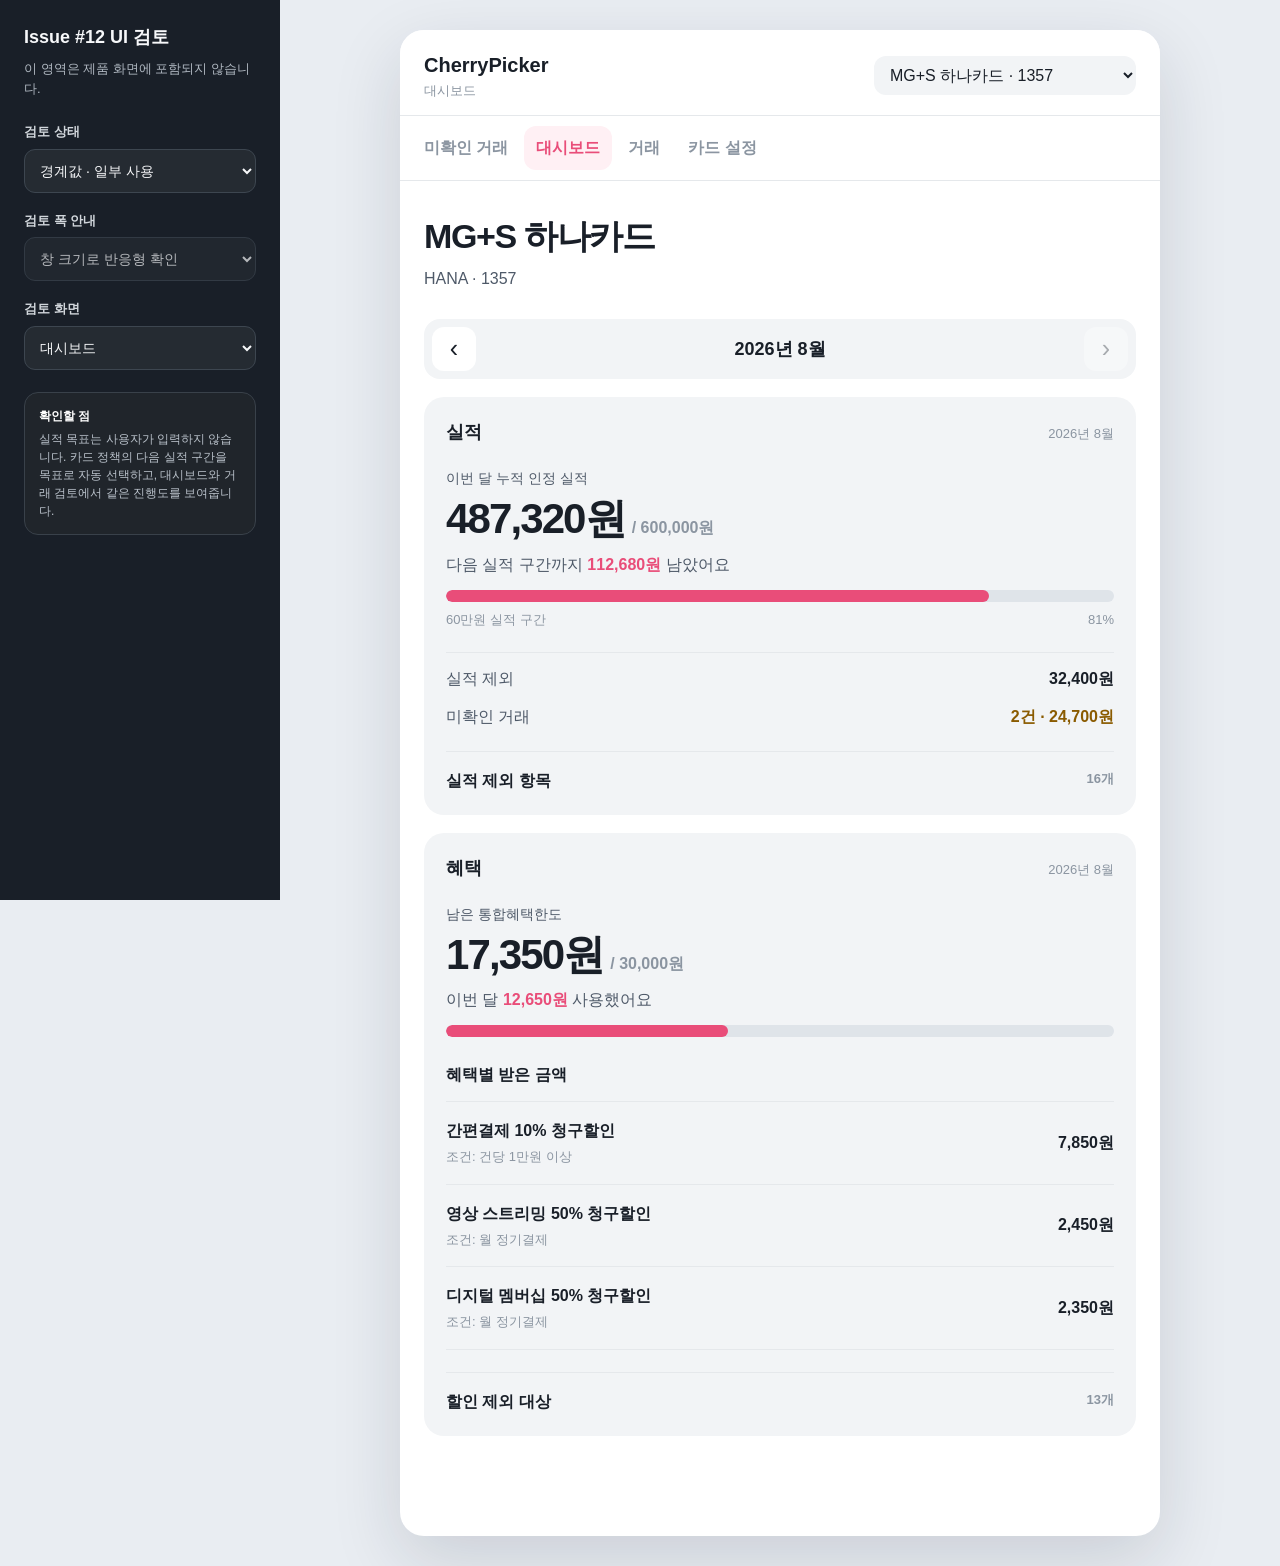
==== Prototypes/Issue12/index.html @ 6340b5c8 "feat: add MG+S Hana card integration" ====
<!doctype html>
<html lang="ko">
<head>
  <meta charset="utf-8">
  <meta name="viewport" content="width=device-width, initial-scale=1">
  <title>Issue 12 · 전월 실적 기반 혜택한도 프로토타입</title>
  <style>
    :root {
      color-scheme: light dark;
      --bg: light-dark(#e9edf2, #0c0e10);
      --surface: light-dark(#ffffff, #171a1d);
      --soft: light-dark(#f2f4f6, #202428);
      --soft-strong: light-dark(#e9edf1, #292e34);
      --text: light-dark(#191f28, #f2f4f6);
      --subtle: light-dark(#4e5968, #b0b8c1);
      --muted: light-dark(#8b95a1, #8b95a1);
      --line: light-dark(#e5e8eb, #2d3339);
      --accent: light-dark(#e94d79, #ff7895);
      --accent-soft: light-dark(#fff0f4, #3a2028);
      --track: light-dark(#dfe4e9, #333a43);
      --warning: light-dark(#8a5b00, #f1c36d);
      --positive: light-dark(#16825d, #67d6ae);
      --shadow: 0 24px 70px rgb(20 31 47 / 14%);
    }

    * { box-sizing: border-box; }
    html { background: var(--bg); }
    body {
      margin: 0;
      color: var(--text);
      background: var(--bg);
      font-family: -apple-system, BlinkMacSystemFont, "Segoe UI", sans-serif;
      font-size: 16px;
      line-height: 1.5;
    }
    button, input, select { font: inherit; color: inherit; }
    button { cursor: pointer; touch-action: manipulation; }
    [hidden] { display: none !important; }

    .prototype-layout {
      display: grid;
      grid-template-columns: 280px minmax(0, 1fr);
      min-height: 100vh;
    }
    .review-tools {
      position: sticky;
      top: 0;
      align-self: start;
      height: 100vh;
      padding: 24px;
      overflow: auto;
      color: #f7f8fa;
      background: #191f28;
    }
    .review-tools h1 { margin: 0; font-size: 18px; }
    .review-tools > p { margin: 8px 0 24px; color: #b0b8c1; font-size: 13px; }
    .review-field { display: grid; gap: 7px; margin-top: 18px; }
    .review-field label { color: #d1d6db; font-size: 13px; font-weight: 700; }
    .review-field select {
      width: 100%;
      min-height: 44px;
      padding: 9px 11px;
      border: 1px solid #3d4650;
      border-radius: 11px;
      color: #f7f8fa;
      background: #252b32;
      font-size: 14px;
    }
    .review-note {
      margin: 22px 0 0;
      padding: 14px;
      border: 1px solid #39414a;
      border-radius: 14px;
      color: #b9c1ca;
      background: #20252b;
      font-size: 12px;
    }
    .review-note strong { display: block; margin-bottom: 5px; color: #fff; }
    .preview-stage { padding: 30px; }
    .product-shell {
      width: min(100%, 760px);
      min-height: calc(100vh - 60px);
      margin: 0 auto;
      overflow: hidden;
      border-radius: 24px;
      background: var(--surface);
      box-shadow: var(--shadow);
    }

    .product-header {
      display: flex;
      gap: 16px;
      align-items: center;
      justify-content: space-between;
      padding: 20px 24px 14px;
      border-bottom: 1px solid var(--line);
      background: var(--surface);
    }
    .brand { display: grid; gap: 1px; }
    .brand strong { font-size: 20px; }
    .brand span { color: var(--muted); font-size: 13px; }
    .card-select {
      min-width: 220px;
      max-width: 58%;
      padding: 10px 34px 10px 12px;
      border: 0;
      border-radius: 12px;
      background: var(--soft);
    }
    .product-nav {
      display: flex;
      gap: 4px;
      overflow-x: auto;
      padding: 10px 12px;
      border-bottom: 1px solid var(--line);
      scrollbar-width: none;
    }
    .product-nav button {
      flex: 0 0 auto;
      padding: 10px 12px;
      border: 0;
      border-radius: 12px;
      color: var(--muted);
      background: transparent;
      font-weight: 650;
    }
    .product-nav button[aria-current="page"] { color: var(--accent); background: var(--accent-soft); }
    .product-main { padding: 34px 24px 100px; }
    .heading { margin-bottom: 28px; }
    .heading h2 { margin: 0; font-size: clamp(26px, 6vw, 34px); line-height: 1.25; letter-spacing: -.04em; }
    .heading p { margin: 10px 0 0; color: var(--subtle); }
    .month-control {
      display: grid;
      grid-template-columns: 44px minmax(0, 1fr) 44px;
      gap: 10px;
      align-items: center;
      margin-bottom: 18px;
      padding: 8px;
      border-radius: 16px;
      background: var(--soft);
    }
    .month-control button {
      min-height: 44px;
      border: 0;
      border-radius: 12px;
      background: var(--surface);
      font-size: 25px;
    }
    .month-control button:disabled { cursor: default; opacity: .34; }
    .month-control strong { text-align: center; font-size: 18px; }

    .panel { padding: 22px; border-radius: 20px; background: var(--soft); }
    .panel + .panel { margin-top: 18px; }
    .panel-head {
      display: flex;
      align-items: baseline;
      justify-content: space-between;
      gap: 16px;
      margin-bottom: 22px;
    }
    .panel-head h3 { margin: 0; font-size: 18px; }
    .panel-head span { color: var(--muted); font-size: 13px; }
    .hero-label { margin: 0 0 6px; color: var(--subtle); font-size: 14px; }
    .hero-value { display: flex; align-items: baseline; flex-wrap: wrap; gap: 7px; }
    .hero-value strong {
      font-size: clamp(30px, 8vw, 42px);
      line-height: 1.15;
      letter-spacing: -.045em;
      font-variant-numeric: tabular-nums;
    }
    .hero-value span { color: var(--muted); font-weight: 650; }
    .supporting { margin: 9px 0 0; color: var(--subtle); }
    .supporting strong { color: var(--accent); }
    .performance-goal-copy { margin-top: 10px; }
    .performance-goal-copy strong { color: var(--accent); }
    .goal-meta {
      display: flex;
      justify-content: space-between;
      gap: 14px;
      margin-top: 8px;
      color: var(--muted);
      font-size: 13px;
    }
    .goal-meta span:last-child { font-variant-numeric: tabular-nums; white-space: nowrap; }
    .breakdown { margin: 22px 0 0; padding: 0; border-top: 1px solid var(--line); }
    .breakdown > div { display: flex; justify-content: space-between; gap: 16px; padding-top: 14px; }
    .breakdown dt { color: var(--subtle); }
    .breakdown dd { margin: 0; font-weight: 700; text-align: right; font-variant-numeric: tabular-nums; }
    .unconfirmed { color: var(--warning); }

    .progress {
      height: 12px;
      margin-top: 13px;
      overflow: hidden;
      border-radius: 999px;
      background: var(--track);
    }
    .progress span {
      display: block;
      height: 100%;
      width: 0;
      border-radius: inherit;
      background: var(--accent);
      transition: width .18s ease;
    }
    .no-limit-message {
      margin-top: 16px;
      padding: 14px;
      border-radius: 14px;
      color: var(--subtle);
      background: var(--surface);
      font-size: 14px;
    }

    .benefit-summary { margin-top: 26px; }
    .benefit-summary h4 { margin: 0; font-size: 16px; }
    .benefit-list { margin-top: 14px; border-top: 1px solid var(--line); }
    .benefit-row {
      display: grid;
      grid-template-columns: minmax(0, 1fr) auto;
      gap: 18px;
      padding: 17px 0;
      border-bottom: 1px solid var(--line);
    }
    .benefit-row-main { min-width: 0; }
    .benefit-row strong { font-size: 16px; }
    .benefit-row p { margin: 4px 0 0; color: var(--muted); font-size: 13px; }
    .benefit-amount { align-self: center; font-weight: 750; font-variant-numeric: tabular-nums; white-space: nowrap; }
    .individual-benefit + .individual-benefit { margin-top: 24px; padding-top: 24px; border-top: 1px solid var(--line); }
    .metric-label { display: flex; justify-content: space-between; gap: 16px; }
    .metric-label strong:last-child { font-variant-numeric: tabular-nums; }
    .individual-benefit p { margin: 8px 0 0; color: var(--muted); font-size: 13px; }

    .detail-back {
      padding: 0;
      border: 0;
      color: var(--subtle);
      background: transparent;
      font-weight: 700;
    }
    .facts {
      margin-top: 22px;
      padding: 22px;
      border-radius: 20px;
      background: var(--soft);
    }
    .facts-card { color: var(--subtle); font-size: 14px; }
    .facts-amount { margin-top: 8px; font-size: 34px; font-weight: 800; letter-spacing: -.04em; }
    .facts-grid {
      display: grid;
      grid-template-columns: auto minmax(0, 1fr);
      gap: 9px 18px;
      margin: 22px 0 0;
      padding-top: 18px;
      border-top: 1px solid var(--line);
    }
    .facts-grid dt { color: var(--subtle); }
    .facts-grid dd { margin: 0; text-align: right; }
    .review-section { margin-top: 28px; padding-top: 28px; border-top: 1px solid var(--line); }
    .review-section h3 { margin: 0; font-size: 20px; }
    .choice-grid { display: grid; grid-template-columns: 1fr 1fr; gap: 10px; margin-top: 12px; }
    .choice { position: relative; }
    .choice input { position: absolute; opacity: 0; }
    .choice label {
      display: block;
      padding: 14px;
      border: 2px solid transparent;
      border-radius: 14px;
      text-align: center;
      background: var(--soft);
    }
    .choice input:checked + label {
      border-color: var(--accent);
      color: var(--accent);
      background: var(--accent-soft);
      font-weight: 700;
    }
    .review-goal { margin-top: 14px; padding: 18px; border-radius: 18px; background: var(--soft); }
    .review-goal .metric-label { align-items: baseline; }
    .review-goal .metric-label span { color: var(--subtle); }
    .review-goal .metric-label strong { font-size: 17px; }
    .review-benefits { margin-top: 20px; }
    .review-benefits > span { display: block; margin-bottom: 10px; color: var(--subtle); font-weight: 650; }
    .review-check {
      display: flex;
      gap: 11px;
      align-items: center;
      padding: 14px;
      border-radius: 14px;
      background: var(--soft);
    }
    .review-check + .review-check { margin-top: 8px; }
    .review-check input { width: 20px; height: 20px; accent-color: var(--accent); }
    .review-check label { font-weight: 650; }

    details.policy { margin-top: 22px; border-top: 1px solid var(--line); }
    details.policy summary {
      display: flex;
      justify-content: space-between;
      gap: 16px;
      padding-top: 17px;
      cursor: pointer;
      font-weight: 700;
    }
    details.policy summary span:last-child { color: var(--muted); font-size: 13px; }
    details.policy ul { margin: 14px 0 0; padding-left: 20px; color: var(--subtle); font-size: 14px; }
    details.policy li + li { margin-top: 8px; }

    .settings-section + .settings-section { margin-top: 34px; padding-top: 28px; border-top: 1px solid var(--line); }
    .settings-head { display: flex; justify-content: space-between; gap: 18px; align-items: flex-start; }
    .settings-head h3 { margin: 0; font-size: 20px; }
    .settings-head p { margin: 7px 0 0; color: var(--subtle); }
    .period-badge {
      flex: 0 0 auto;
      padding: 7px 10px;
      border-radius: 999px;
      color: var(--accent);
      background: var(--accent-soft);
      font-size: 13px;
      font-weight: 700;
    }
    .field { display: grid; gap: 8px; margin-top: 18px; }
    .field label { color: var(--subtle); font-weight: 650; }
    .field input {
      width: 100%;
      min-height: 50px;
      padding: 13px 14px;
      border: 1px solid var(--line);
      border-radius: 12px;
      background: var(--soft);
      font-size: 16px;
    }
    .field input[readonly] { color: var(--muted); }
    .field-help, .field-error { margin: 0; font-size: 13px; }
    .field-help { color: var(--muted); }
    .field-error { color: #d52f4c; }
    .offset-preview {
      margin-top: 18px;
      padding: 16px;
      border-radius: 16px;
      background: var(--soft);
    }
    .offset-preview p { margin: 0; color: var(--subtle); font-size: 13px; }
    .offset-preview strong { display: block; margin-top: 4px; font-size: 18px; }
    .offset-preview .next-limit { margin-top: 10px; color: var(--positive); font-weight: 700; }
    .benefit-offsets { margin-top: 28px; }
    .benefit-offsets h4 { margin: 0; font-size: 17px; }
    .benefit-offsets > p { margin: 5px 0 0; color: var(--muted); font-size: 13px; }
    .actions { display: grid; grid-template-columns: 1fr 1.35fr; gap: 10px; margin-top: 28px; }
    .button { min-height: 52px; padding: 13px 18px; border: 0; border-radius: 15px; background: var(--soft); font-weight: 700; }
    .button-primary { color: #17191d; background: var(--accent); }
    .toast {
      position: fixed;
      left: calc(50% + 140px);
      bottom: 24px;
      z-index: 30;
      translate: -50% 0;
      padding: 12px 18px;
      border-radius: 999px;
      color: var(--text);
      background: var(--soft-strong);
      box-shadow: 0 12px 30px rgb(0 0 0 / 20%);
    }
    button:focus-visible, input:focus-visible, select:focus-visible, summary:focus-visible {
      outline: 3px solid color-mix(in srgb, var(--accent) 36%, transparent);
      outline-offset: 2px;
    }

    @media (max-width: 900px) {
      .prototype-layout { display: block; }
      .review-tools { position: static; width: 100%; height: auto; padding: 16px 20px; }
      .review-tools > p { margin-bottom: 14px; }
      .review-controls { display: grid; grid-template-columns: 1fr 1fr; gap: 12px; }
      .review-field { margin-top: 0; }
      .review-note { display: none; }
      .preview-stage { padding: 18px; }
      .product-shell { min-height: calc(100vh - 160px); border-radius: 20px; }
      .toast { left: 50%; }
    }
    @media (max-width: 520px) {
      .review-controls { grid-template-columns: 1fr; }
      .preview-stage { padding: 0; }
      .product-shell { min-height: 100vh; border-radius: 0; box-shadow: none; }
      .product-header { padding: 16px; align-items: stretch; flex-direction: column; gap: 10px; }
      .card-select { width: 100%; max-width: none; }
      .product-nav { gap: 2px; padding: 8px; }
      .product-nav button { padding: 8px; font-size: 14px; }
      .product-main { padding: 28px 18px 90px; }
      .panel { padding: 18px; }
      .panel-head { align-items: center; }
      .settings-head { display: grid; gap: 12px; }
      .period-badge { justify-self: start; }
      .review-goal .metric-label { display: grid; gap: 4px; }
      .review-goal .metric-label strong:last-child { text-align: left; }
      .actions { grid-template-columns: 1fr; }
      .actions span { display: none; }
    }
    @media (prefers-reduced-motion: reduce) { .progress span { transition: none; } }
  </style>
</head>
<body>
  <div class="prototype-layout">
    <aside class="review-tools" aria-label="프로토타입 검토 도구">
      <h1>Issue #12 UI 검토</h1>
      <p>이 영역은 제품 화면에 포함되지 않습니다.</p>
      <div class="review-controls">
        <div class="review-field">
          <label for="scenario">검토 상태</label>
          <select id="scenario">
            <option value="standard">경계값 · 일부 사용</option>
            <option value="no-limit">30만원 미만 · 한도 없음</option>
            <option value="exhausted">100만원 이상 · 한도 소진</option>
            <option value="legacy">기존 카드 · 혜택별 한도</option>
          </select>
        </div>
        <div class="review-field">
          <label for="viewport-hint">검토 폭 안내</label>
          <select id="viewport-hint" disabled>
            <option>창 크기로 반응형 확인</option>
          </select>
        </div>
        <div class="review-field">
          <label for="screen">검토 화면</label>
          <select id="screen">
            <option value="dashboard">대시보드</option>
            <option value="detail">거래 검토</option>
            <option value="settings">카드 설정</option>
          </select>
        </div>
      </div>
      <div class="review-note">
        <strong>확인할 점</strong>
        실적 목표는 사용자가 입력하지 않습니다. 카드 정책의 다음 실적 구간을 목표로 자동 선택하고, 대시보드와 거래 검토에서 같은 진행도를 보여줍니다.
      </div>
    </aside>

    <div class="preview-stage">
      <div class="product-shell">
        <header class="product-header">
          <div class="brand"><strong>CherryPicker</strong><span id="context-label">대시보드</span></div>
          <select id="card-selector" class="card-select" aria-label="카드 선택">
            <option value="mg-plus-s">MG+S 하나카드 · 1357</option>
            <option value="legacy">MG 더나은 체크카드 · 2468</option>
          </select>
        </header>
        <nav class="product-nav" aria-label="카드 메뉴">
          <button type="button" data-view="detail">미확인 거래</button>
          <button type="button" data-view="dashboard" aria-current="page">대시보드</button>
          <button type="button">거래</button>
          <button type="button" data-view="settings">카드 설정</button>
        </nav>

        <main class="product-main">
          <section id="dashboard-view">
            <div class="heading"><h2 id="dashboard-title">MG+S 하나카드</h2><p id="dashboard-meta">HANA · 1357</p></div>
            <div class="month-control" aria-label="조회 월">
              <button type="button" aria-label="이전 달">‹</button>
              <strong>2026년 8월</strong>
              <button type="button" aria-label="다음 달" disabled>›</button>
            </div>

            <section class="panel" aria-labelledby="performance-title">
              <div class="panel-head"><h3 id="performance-title">실적</h3><span>2026년 8월</span></div>
              <p class="hero-label">이번 달 누적 인정 실적</p>
              <div class="hero-value"><strong id="current-performance">487,320원</strong><span id="performance-target">/ 600,000원</span></div>
              <p id="performance-remaining" class="supporting performance-goal-copy">다음 실적 구간까지 <strong>112,680원</strong> 남았어요</p>
              <div id="performance-progress" class="progress" role="progressbar" aria-label="다음 실적 구간 진행도" aria-valuemin="0" aria-valuemax="600000" aria-valuenow="487320"><span></span></div>
              <div class="goal-meta"><span id="performance-goal-label">60만원 실적 구간</span><span id="performance-goal-percent">81%</span></div>
              <dl class="breakdown">
                <div><dt>실적 제외</dt><dd id="excluded-amount">32,400원</dd></div>
                <div><dt>미확인 거래</dt><dd id="unconfirmed-amount" class="unconfirmed">2건 · 24,700원</dd></div>
              </dl>
              <details class="policy">
                <summary><span>실적 제외 항목</span><span id="policy-count">16개</span></summary>
                <ul id="policy-list">
                  <li>국세·지방세와 공과금</li>
                  <li>아파트관리비와 4대 보험료</li>
                  <li>학교 납입금과 대학·대학원 등록금</li>
                  <li>상품권·기프트카드 구매 및 선불수단 충전</li>
                  <li>부동산 임대료</li>
                </ul>
              </details>
            </section>

            <section class="panel" aria-labelledby="benefit-title">
              <div class="panel-head"><h3 id="benefit-title">혜택</h3><span>2026년 8월</span></div>
              <div id="integrated-benefit">
                <p class="hero-label">남은 통합혜택한도</p>
                <div class="hero-value"><strong id="remaining-limit">17,350원</strong><span id="total-limit-label">/ 30,000원</span></div>
                <p class="supporting">이번 달 <strong id="used-benefit">12,650원</strong> 사용했어요</p>
                <div id="integrated-progress" class="progress" role="progressbar" aria-label="통합혜택한도 사용률" aria-valuemin="0" aria-valuemax="30000" aria-valuenow="12650"><span></span></div>

                <p id="no-limit-message" class="no-limit-message" hidden>직전 월 최종 실적이 30만원 미만이라 이번 달에는 제공되는 혜택한도가 없습니다.</p>

                <div class="benefit-summary">
                  <h4>혜택별 받은 금액</h4>
                  <div id="shared-benefit-list" class="benefit-list"></div>
                </div>
                <details class="policy" id="shared-benefit-exclusions">
                  <summary><span>할인 제외 대상</span><span>13개</span></summary>
                  <ul>
                    <li>국세</li>
                    <li>지방세</li>
                    <li>그 외 공과금(우편요금, 과태료, 범칙금, 벌금, 국가·공공기관·공공단체가 부과하는 부담금)</li>
                    <li>국민연금, 고용보험료, 산재보험료와 건강보험료 납부 금액</li>
                    <li>수도요금</li>
                    <li>스쿨뱅킹</li>
                    <li>초·중·고 학교 납입금</li>
                    <li>대학등록금</li>
                    <li>대학원등록금</li>
                    <li>상품권 및 기프트카드 구매</li>
                    <li>선불카드 및 선불전자지급수단(하나머니 등) 충전 금액</li>
                    <li>부동산 임대료</li>
                    <li>무이자 할부 및 부분 무이자 할부 이용금액 전체</li>
                  </ul>
                </details>
              </div>
              <div id="individual-benefits" hidden></div>
            </section>
          </section>

          <section id="settings-view" hidden>
            <div class="heading"><h2>카드 설정</h2><p>카드 정보와 월별 수동 조정을 관리합니다.</p></div>
            <form id="settings-form" novalidate>
              <section class="settings-section">
                <div class="field"><label for="setting-name">카드 이름</label><input id="setting-name" value="MG+S 하나카드"></div>
                <div class="field"><label for="setting-issuer">카드사</label><input id="setting-issuer" value="HANA" readonly></div>
                <div class="field"><label for="setting-last-four">끝 네 자리</label><input id="setting-last-four" value="1357" inputmode="numeric" maxlength="4"></div>
              </section>

              <section class="settings-section" aria-labelledby="offset-title">
                <div class="settings-head">
                  <div><h3 id="offset-title">직전 월 실적 조정</h3></div>
                  <span class="period-badge">2026년 7월</span>
                </div>
                <div class="field">
                  <label for="performance-offset">7월 실적 오프셋</label>
                  <input id="performance-offset" value="25,000" inputmode="text" aria-describedby="offset-error">
                  <p id="offset-error" class="field-error" hidden>원 단위 정수로 입력해주세요.</p>
                </div>
                <div class="offset-preview" aria-live="polite">
                  <p>7월 최종 실적</p>
                  <strong id="offset-final-preview">575,000원 + 25,000원 = 600,000원</strong>
                  <p id="offset-limit-preview" class="next-limit">8월 통합혜택한도 30,000원</p>
                </div>
              </section>

              <section id="benefit-offset-section" class="settings-section">
                <div class="settings-head">
                  <div><h3>이번 달 혜택 조정</h3></div>
                  <span class="period-badge">2026년 8월</span>
                </div>
                <div class="benefit-offsets">
                  <h4>혜택별 오프셋</h4>
                  <p id="benefit-offset-help">각 혜택에만 반영되며, 전체 합계는 통합혜택한도를 넘지 않습니다.</p>
                  <div class="field"><label id="offset-simple-label" for="offset-simple">간편결제 10% 청구할인</label><input id="offset-simple" value="0" inputmode="text"></div>
                  <div class="field"><label id="offset-streaming-label" for="offset-streaming">영상 스트리밍 50% 청구할인</label><input id="offset-streaming" value="0" inputmode="text"></div>
                  <div class="field"><label id="offset-membership-label" for="offset-membership">디지털 멤버십 50% 청구할인</label><input id="offset-membership" value="0" inputmode="text"></div>
                </div>
              </section>
              <div class="actions"><span></span><button class="button button-primary" type="submit">저장</button></div>
            </form>
          </section>

          <section id="detail-view" hidden>
            <button id="detail-back" class="detail-back" type="button">‹ 미확인 거래</button>
            <div class="facts">
              <div id="detail-card" class="facts-card">MG+S 하나카드 · 1357</div>
              <div class="facts-amount">15,000원</div>
              <dl class="facts-grid">
                <dt>사용처</dt><dd>합성 온라인 가맹점</dd>
                <dt>거래 종류</dt><dd>승인</dd>
                <dt>거래 일시</dt><dd>2026. 8. 19. 오후 3:20</dd>
              </dl>
            </div>

            <section class="review-section" aria-labelledby="review-title">
              <h3 id="review-title">검토</h3>
              <div class="field"><label>실적</label></div>
              <div class="choice-grid">
                <div class="choice"><input id="review-included" name="review-performance" type="radio" value="included" checked><label for="review-included">인정</label></div>
                <div class="choice"><input id="review-excluded" name="review-performance" type="radio" value="excluded"><label for="review-excluded">제외</label></div>
              </div>
              <div class="review-goal">
                <div class="metric-label"><span>반영 후 이번 달 실적</span><strong id="detail-performance-value">502,320원 / 600,000원</strong></div>
                <p id="detail-performance-remaining" class="supporting performance-goal-copy">다음 실적 구간까지 <strong>97,680원</strong> 남았어요</p>
                <div id="detail-performance-progress" class="progress" role="progressbar" aria-label="검토 반영 후 다음 실적 구간 진행도"><span></span></div>
                <div class="goal-meta"><span id="detail-performance-goal-label">60만원 실적 구간</span><span id="detail-performance-goal-percent">84%</span></div>
              </div>
              <div class="review-benefits">
                <span>해당 혜택</span>
                <div class="review-check"><input id="review-simple-pay" type="checkbox" checked><label for="review-simple-pay">간편결제 10% 청구할인</label></div>
                <div class="review-check"><input id="review-streaming" type="checkbox"><label for="review-streaming">영상 스트리밍 50% 청구할인</label></div>
                <div class="review-check"><input id="review-membership" type="checkbox"><label for="review-membership">디지털 멤버십 50% 청구할인</label></div>
              </div>
              <div class="actions"><button class="button" type="button">취소</button><button class="button button-primary" type="button">저장하고 확인</button></div>
            </section>
          </section>
        </main>
      </div>
    </div>
  </div>
  <div id="toast" class="toast" role="status" aria-live="polite" hidden>저장했습니다</div>

  <script>
    (() => {
      const won = value => `${Number(value).toLocaleString('ko-KR')}원`;
      const tiers = [
        { minimum: 1_000_000, limit: 60_000, label: '100만원 이상 구간' },
        { minimum: 600_000, limit: 30_000, label: '60만원 이상 구간' },
        { minimum: 300_000, limit: 15_000, label: '30만원 이상 구간' },
        { minimum: Number.NEGATIVE_INFINITY, limit: 0, label: '30만원 미만 구간' }
      ];
      const performanceThresholds = [300_000, 600_000, 1_000_000];
      const sharedBenefits = [
        { name: '간편결제 10% 청구할인', terms: '조건: 건당 1만원 이상', amount: 7_850 },
        { name: '영상 스트리밍 50% 청구할인', terms: '조건: 월 정기결제', amount: 2_450 },
        { name: '디지털 멤버십 50% 청구할인', terms: '조건: 월 정기결제', amount: 2_350 }
      ];
      const scenarios = {
        standard: { card: 'mg-plus-s', current: 487_320, excluded: 32_400, unconfirmed: '2건 · 24,700원', previousTransaction: 575_000, offset: 25_000, used: 12_650 },
        'no-limit': { card: 'mg-plus-s', current: 128_400, excluded: 18_000, unconfirmed: '1건 · 9,900원', previousTransaction: 284_000, offset: 0, used: 0 },
        exhausted: { card: 'mg-plus-s', current: 1_132_000, excluded: 44_000, unconfirmed: '0건 · 0원', previousTransaction: 1_040_000, offset: 0, used: 60_000 },
        legacy: { card: 'legacy', current: 342_500, excluded: 12_800, unconfirmed: '1건 · 15,000원', previousTransaction: 315_000, offset: 0, used: 0 }
      };
      let activeScenario = 'standard';
      let settingsOffset = 25_000;

      const $ = selector => document.querySelector(selector);
      const $$ = selector => Array.from(document.querySelectorAll(selector));
      const tierFor = performance => tiers.find(tier => performance >= tier.minimum);

      function performanceGoalFor(current, isLegacy) {
        if (isLegacy) {
          return {
            target: 300_000,
            remaining: Math.max(0, 300_000 - current),
            achieved: current >= 300_000,
            label: '30만원 실적 조건',
            achievedLabel: '실적 조건을 달성했어요',
            remainingLabel: '실적 조건까지'
          };
        }
        const next = performanceThresholds.find(threshold => current < threshold);
        if (next != null) {
          return {
            target: next,
            remaining: next - current,
            achieved: false,
            label: `${next / 10_000}만원 실적 구간`,
            remainingLabel: '다음 실적 구간까지'
          };
        }
        return {
          target: performanceThresholds.at(-1),
          remaining: 0,
          achieved: true,
          label: '100만원 이상 최고 구간',
          achievedLabel: '최고 실적 구간을 달성했어요'
        };
      }

      function setProgress(element, current, maximum) {
        const percent = maximum > 0 ? Math.max(0, Math.min(100, current / maximum * 100)) : 0;
        element.setAttribute('aria-valuemax', String(maximum));
        element.setAttribute('aria-valuenow', String(current));
        element.querySelector('span').style.width = `${percent}%`;
      }

      function renderPerformanceGoal(current, isLegacy, detail = false) {
        const goal = performanceGoalFor(current, isLegacy);
        const value = detail ? $('#detail-performance-value') : $('#current-performance');
        const target = detail ? null : $('#performance-target');
        const remaining = detail ? $('#detail-performance-remaining') : $('#performance-remaining');
        const progress = detail ? $('#detail-performance-progress') : $('#performance-progress');
        const label = detail ? $('#detail-performance-goal-label') : $('#performance-goal-label');
        const percentLabel = detail ? $('#detail-performance-goal-percent') : $('#performance-goal-percent');
        const percent = Math.round(Math.max(0, Math.min(100, current / goal.target * 100)));

        if (detail) value.textContent = `${won(current)} / ${won(goal.target)}`;
        else {
          value.textContent = won(current);
          target.textContent = `/ ${won(goal.target)}`;
        }
        remaining.replaceChildren();
        if (goal.achieved) {
          const achieved = document.createElement('strong');
          achieved.textContent = goal.achievedLabel;
          remaining.append(achieved);
        } else {
          remaining.append(`${goal.remainingLabel} `);
          const amount = document.createElement('strong');
          amount.textContent = won(goal.remaining);
          remaining.append(amount, ' 남았어요');
        }
        label.textContent = goal.label;
        percentLabel.textContent = `${percent}%`;
        setProgress(progress, current, goal.target);
      }

      function renderSharedBenefitRows(used, maximum) {
        const ratio = sharedBenefits.reduce((sum, benefit) => sum + benefit.amount, 0);
        const amounts = activeScenario === 'exhausted'
          ? [25_000, 20_000, 15_000]
          : activeScenario === 'no-limit'
            ? [0, 0, 0]
            : sharedBenefits.map(benefit => Math.round(benefit.amount * (ratio ? used / ratio : 0)));
        const rows = sharedBenefits.map((benefit, index) => {
          const row = document.createElement('div'); row.className = 'benefit-row';
          const main = document.createElement('div'); main.className = 'benefit-row-main';
          const name = document.createElement('strong'); name.textContent = benefit.name;
          const terms = document.createElement('p'); terms.textContent = benefit.terms;
          const amount = document.createElement('span'); amount.className = 'benefit-amount'; amount.textContent = won(Math.min(maximum, amounts[index]));
          main.append(name, terms); row.append(main, amount); return row;
        });
        $('#shared-benefit-list').replaceChildren(...rows);
      }

      function renderLegacyBenefits() {
        const definitions = [
          ['간편결제 20% 할인캐시백', 4_800, 6_000, '건당 1만원 이상'],
          ['온라인 쇼핑 20% 할인캐시백', 6_000, 6_000, '건당 1만원 이상'],
          ['커피 20% 할인캐시백', 3_200, 6_000, '건당 5천원 이상']
        ];
        const fragments = definitions.map(([name, received, maximum, terms]) => {
          const wrap = document.createElement('div'); wrap.className = 'individual-benefit';
          const label = document.createElement('div'); label.className = 'metric-label';
          const title = document.createElement('strong'); title.textContent = name;
          const amount = document.createElement('strong'); amount.textContent = `${won(received)} / ${won(maximum)}`;
          const progress = document.createElement('div'); progress.className = 'progress'; progress.setAttribute('role', 'progressbar'); progress.setAttribute('aria-label', name); progress.append(document.createElement('span')); setProgress(progress, received, maximum);
          const description = document.createElement('p'); description.textContent = `조건: ${terms} · 전월 실적 30만원 이상`;
          label.append(title, amount); wrap.append(label, progress, description); return wrap;
        });
        $('#individual-benefits').replaceChildren(...fragments);
      }

      function renderDashboard() {
        const scenario = scenarios[activeScenario];
        const isLegacy = scenario.card === 'legacy';
        const previousFinal = scenario.previousTransaction + scenario.offset;
        const tier = tierFor(previousFinal);
        $('#card-selector').value = scenario.card;
        $('#dashboard-title').textContent = isLegacy ? 'MG 더나은 체크카드' : 'MG+S 하나카드';
        $('#dashboard-meta').textContent = isLegacy ? 'MG · 2468' : 'HANA · 1357';
        renderPerformanceGoal(scenario.current, isLegacy);
        $('#excluded-amount').textContent = won(scenario.excluded);
        $('#unconfirmed-amount').textContent = scenario.unconfirmed;
        $('#policy-count').textContent = isLegacy ? '2개' : '16개';
        if (isLegacy) {
          $('#policy-list').innerHTML = '<li>해외가맹점 이용금액</li><li>소액신용결제 및 후불교통 이용금액</li>';
          $('#integrated-benefit').hidden = true;
          $('#individual-benefits').hidden = false;
          renderLegacyBenefits();
        } else {
          $('#policy-list').innerHTML = '<li>국세·지방세와 공과금</li><li>아파트관리비와 4대 보험료</li><li>학교 납입금과 대학·대학원 등록금</li><li>상품권·기프트카드 구매 및 선불수단 충전</li><li>부동산 임대료</li>';
          $('#integrated-benefit').hidden = false;
          $('#individual-benefits').hidden = true;
          const used = Math.min(scenario.used, tier.limit);
          $('#remaining-limit').textContent = won(Math.max(0, tier.limit - used));
          $('#total-limit-label').textContent = `/ ${won(tier.limit)}`;
          $('#used-benefit').textContent = won(used);
          $('#no-limit-message').hidden = tier.limit !== 0;
          $('#integrated-progress').hidden = tier.limit === 0;
          setProgress($('#integrated-progress'), used, tier.limit);
          renderSharedBenefitRows(used, tier.limit);
        }
        syncSettings(scenario);
        renderDetail();
      }

      function renderDetail() {
        const scenario = scenarios[activeScenario];
        const isLegacy = scenario.card === 'legacy';
        const included = $('#review-included').checked;
        const reviewedPerformance = scenario.current + (included ? 15_000 : 0);
        $('#detail-card').textContent = `${isLegacy ? 'MG 더나은 체크카드 · 2468' : 'MG+S 하나카드 · 1357'}`;
        renderPerformanceGoal(reviewedPerformance, isLegacy, true);
      }

      function syncSettings(scenario) {
        const isLegacy = scenario.card === 'legacy';
        $('#setting-name').value = isLegacy ? 'MG 더나은 체크카드' : 'MG+S 하나카드';
        $('#setting-issuer').value = isLegacy ? 'MG' : 'HANA';
        $('#setting-last-four').value = isLegacy ? '2468' : '1357';
        settingsOffset = scenario.offset;
        $('#performance-offset').value = settingsOffset.toLocaleString('ko-KR');
        const benefitLabels = isLegacy
          ? ['간편결제 20% 할인캐시백', '온라인 쇼핑 20% 할인캐시백', '커피 20% 할인캐시백']
          : ['간편결제 10% 청구할인', '영상 스트리밍 50% 청구할인', '디지털 멤버십 50% 청구할인'];
        $('#offset-simple-label').textContent = benefitLabels[0];
        $('#offset-streaming-label').textContent = benefitLabels[1];
        $('#offset-membership-label').textContent = benefitLabels[2];
        $('#benefit-offset-help').textContent = isLegacy
          ? '각 혜택에만 반영되며, 혜택별 월 한도를 넘지 않습니다.'
          : '각 혜택에만 반영되며, 전체 합계는 통합혜택한도를 넘지 않습니다.';
        updateOffsetPreview();
      }

      function parseAmount(value) {
        const compact = value.replaceAll(',', '').trim();
        if (!/^-?\d+$/.test(compact)) return null;
        const amount = Number(compact);
        return Number.isSafeInteger(amount) ? amount : null;
      }

      function updateOffsetPreview() {
        const scenario = scenarios[activeScenario];
        const input = $('#performance-offset');
        const parsed = parseAmount(input.value);
        const invalid = parsed === null;
        input.setAttribute('aria-invalid', String(invalid));
        $('#offset-error').hidden = !invalid;
        if (invalid) return;
        settingsOffset = parsed;
        const final = scenario.previousTransaction + parsed;
        const tier = tierFor(final);
        $('#offset-final-preview').textContent = `${won(scenario.previousTransaction)} ${parsed >= 0 ? '+' : '−'} ${won(Math.abs(parsed))} = ${won(final)}`;
        $('#offset-limit-preview').textContent = `${scenario.card === 'legacy' ? '8월 혜택 조건 판정 실적' : '8월 통합혜택한도'} ${scenario.card === 'legacy' ? won(final) : won(tier.limit)}`;
      }

      function showView(view) {
        $('#dashboard-view').hidden = view !== 'dashboard';
        $('#settings-view').hidden = view !== 'settings';
        $('#detail-view').hidden = view !== 'detail';
        $('#context-label').textContent = view === 'dashboard' ? '대시보드' : view === 'settings' ? '카드 설정' : '거래 검토';
        $('#screen').value = view;
        $$('[data-view]').forEach(button => {
          if (button.dataset.view === view) button.setAttribute('aria-current', 'page');
          else button.removeAttribute('aria-current');
        });
        if (view === 'detail') renderDetail();
      }

      $('#scenario').addEventListener('change', event => {
        activeScenario = event.target.value;
        renderDashboard();
        showView('dashboard');
      });
      $('#card-selector').addEventListener('change', event => {
        activeScenario = event.target.value === 'legacy' ? 'legacy' : 'standard';
        $('#scenario').value = activeScenario;
        renderDashboard();
        showView('dashboard');
      });
      $('#screen').addEventListener('change', event => showView(event.target.value));
      $$('[data-view]').forEach(button => button.addEventListener('click', () => showView(button.dataset.view)));
      $$('input[name="review-performance"]').forEach(input => input.addEventListener('change', renderDetail));
      $('#detail-back').addEventListener('click', () => showView('dashboard'));
      $('#performance-offset').addEventListener('input', updateOffsetPreview);
      $('#performance-offset').addEventListener('blur', () => {
        updateOffsetPreview();
        if ($('#performance-offset').getAttribute('aria-invalid') === 'false') $('#performance-offset').value = settingsOffset.toLocaleString('ko-KR');
      });
      $('#settings-form').addEventListener('submit', event => {
        event.preventDefault();
        updateOffsetPreview();
        if ($('#performance-offset').getAttribute('aria-invalid') === 'true') return;
        const scenario = scenarios[activeScenario];
        scenario.offset = settingsOffset;
        renderDashboard();
        const toast = $('#toast'); toast.hidden = false;
        window.setTimeout(() => { toast.hidden = true; }, 1800);
      });

      renderDashboard();
    })();
  </script>
</body>
</html>
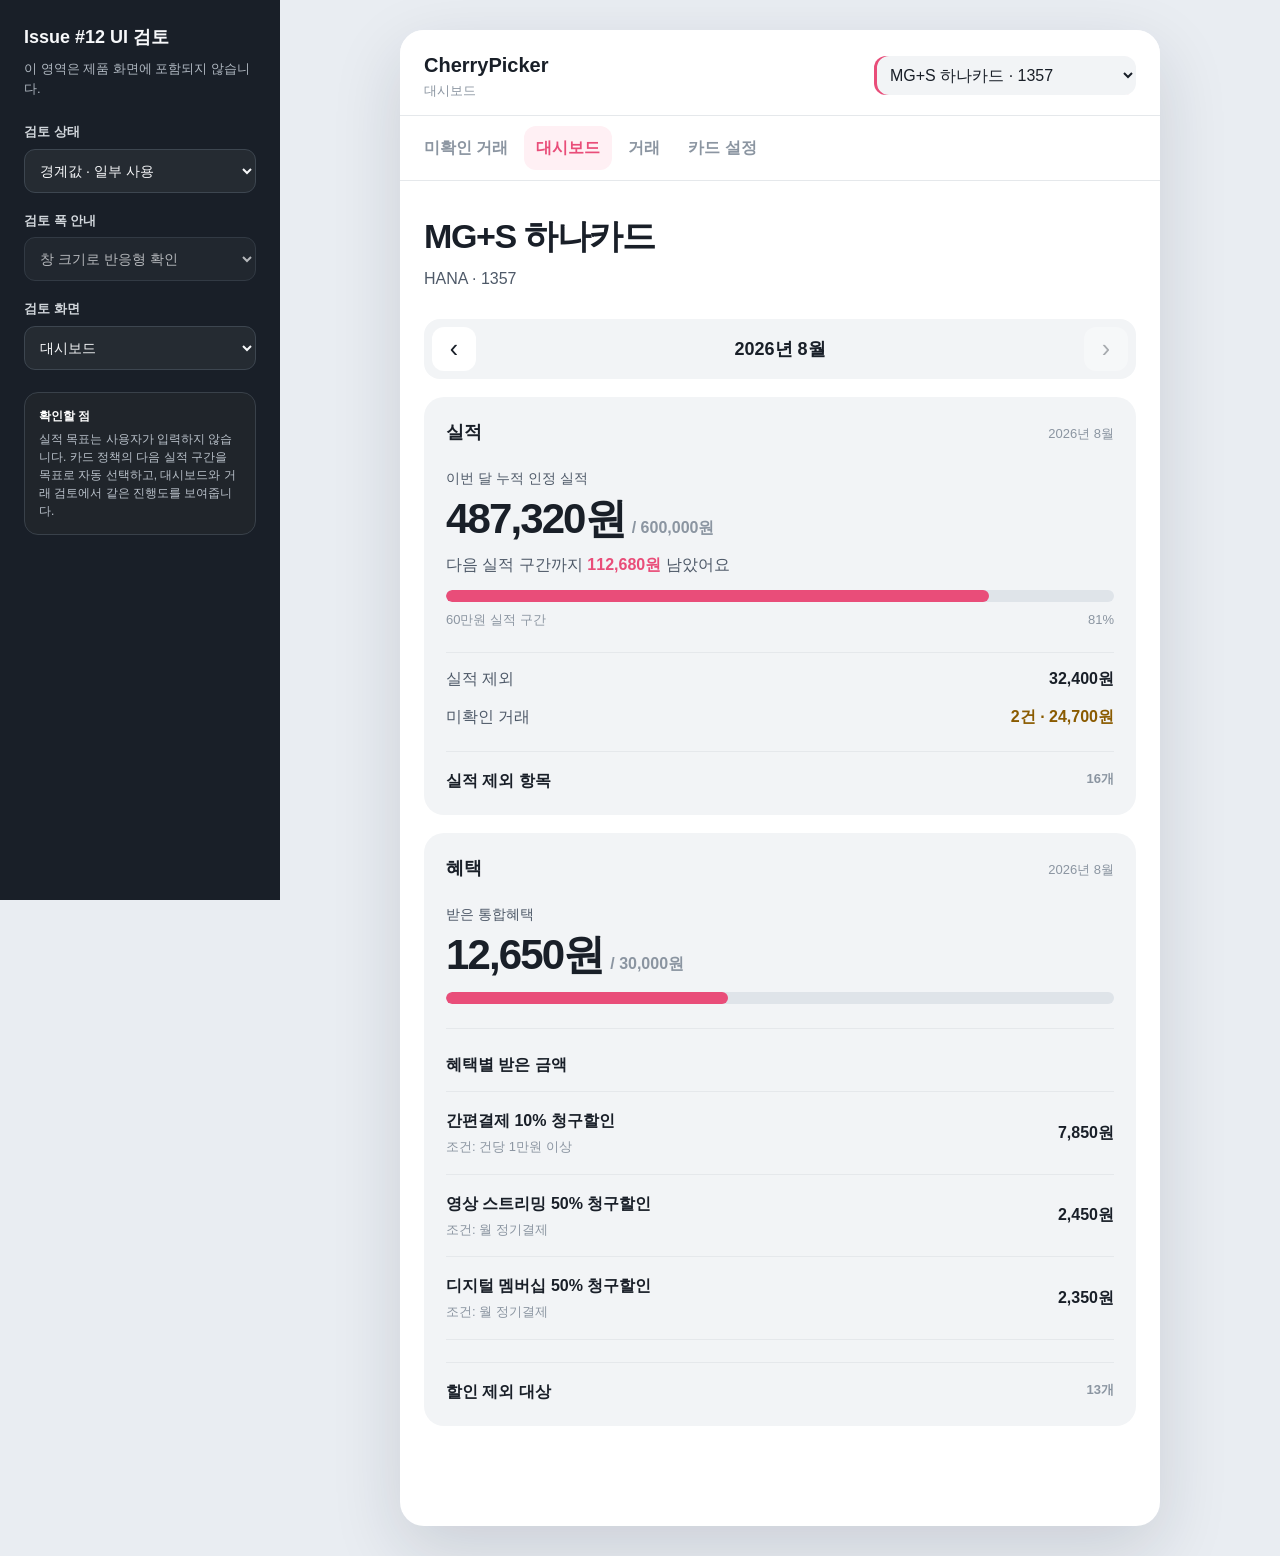
==== commit 5a991369: "feat: summarize monthly card benefits" ====
--- a/Prototypes/Issue12/index.html
+++ b/Prototypes/Issue12/index.html
@@ -86,6 +86,10 @@
       background: var(--surface);
       box-shadow: var(--shadow);
     }
+    .product-shell[data-card-theme="legacy"] {
+      --accent: light-dark(#0b8f82, #5dd6c5);
+      --accent-soft: light-dark(#e8f7f4, #173631);
+    }
 
     .product-header {
       display: flex;
@@ -106,6 +110,7 @@
       border: 0;
       border-radius: 12px;
       background: var(--soft);
+      box-shadow: inset 3px 0 0 var(--accent);
     }
     .product-nav {
       display: flex;
@@ -212,9 +217,15 @@
       font-size: 14px;
     }
 
-    .benefit-summary { margin-top: 26px; }
+    .benefit-summary {
+      margin-top: 24px;
+      padding-top: 24px;
+      border-top: 1px solid var(--line);
+    }
     .benefit-summary h4 { margin: 0; font-size: 16px; }
     .benefit-list { margin-top: 14px; border-top: 1px solid var(--line); }
+    .legacy-benefit-list { margin-top: 14px; border-top: 1px solid var(--line); }
+    .legacy-benefit-list .individual-benefit:first-child { padding-top: 17px; }
     .benefit-row {
       display: grid;
       grid-template-columns: minmax(0, 1fr) auto;
@@ -485,9 +496,8 @@
             <section class="panel" aria-labelledby="benefit-title">
               <div class="panel-head"><h3 id="benefit-title">혜택</h3><span>2026년 8월</span></div>
               <div id="integrated-benefit">
-                <p class="hero-label">남은 통합혜택한도</p>
-                <div class="hero-value"><strong id="remaining-limit">17,350원</strong><span id="total-limit-label">/ 30,000원</span></div>
-                <p class="supporting">이번 달 <strong id="used-benefit">12,650원</strong> 사용했어요</p>
+                <p class="hero-label">받은 통합혜택</p>
+                <div class="hero-value"><strong id="received-limit">12,650원</strong><span id="total-limit-label">/ 30,000원</span></div>
                 <div id="integrated-progress" class="progress" role="progressbar" aria-label="통합혜택한도 사용률" aria-valuemin="0" aria-valuemax="30000" aria-valuenow="12650"><span></span></div>
 
                 <p id="no-limit-message" class="no-limit-message" hidden>직전 월 최종 실적이 30만원 미만이라 이번 달에는 제공되는 혜택한도가 없습니다.</p>
@@ -515,7 +525,15 @@
                   </ul>
                 </details>
               </div>
-              <div id="individual-benefits" hidden></div>
+              <div id="individual-benefits" hidden>
+                <p class="hero-label">받은 혜택</p>
+                <div class="hero-value"><strong id="legacy-benefit-received">14,000원</strong><span id="legacy-benefit-maximum">/ 18,000원</span></div>
+                <div id="legacy-benefit-progress" class="progress" role="progressbar" aria-label="받은 혜택 비율" aria-valuemin="0" aria-valuemax="18000" aria-valuenow="14000"><span></span></div>
+                <div class="benefit-summary">
+                  <h4>혜택별 받은 금액</h4>
+                  <div id="legacy-benefit-list" class="legacy-benefit-list"></div>
+                </div>
+              </div>
             </section>
           </section>
 
@@ -616,6 +634,11 @@
         { name: '간편결제 10% 청구할인', terms: '조건: 건당 1만원 이상', amount: 7_850 },
         { name: '영상 스트리밍 50% 청구할인', terms: '조건: 월 정기결제', amount: 2_450 },
         { name: '디지털 멤버십 50% 청구할인', terms: '조건: 월 정기결제', amount: 2_350 }
+      ];
+      const legacyBenefits = [
+        { name: '간편결제 20% 할인캐시백', received: 4_800, maximum: 6_000, terms: '건당 1만원 이상' },
+        { name: '온라인 쇼핑 20% 할인캐시백', received: 6_000, maximum: 6_000, terms: '건당 1만원 이상' },
+        { name: '커피 20% 할인캐시백', received: 3_200, maximum: 6_000, terms: '건당 5천원 이상' }
       ];
       const scenarios = {
         standard: { card: 'mg-plus-s', current: 487_320, excluded: 32_400, unconfirmed: '2건 · 24,700원', previousTransaction: 575_000, offset: 25_000, used: 12_650 },
@@ -717,12 +740,7 @@
       }
 
       function renderLegacyBenefits() {
-        const definitions = [
-          ['간편결제 20% 할인캐시백', 4_800, 6_000, '건당 1만원 이상'],
-          ['온라인 쇼핑 20% 할인캐시백', 6_000, 6_000, '건당 1만원 이상'],
-          ['커피 20% 할인캐시백', 3_200, 6_000, '건당 5천원 이상']
-        ];
-        const fragments = definitions.map(([name, received, maximum, terms]) => {
+        const fragments = legacyBenefits.map(({ name, received, maximum, terms }) => {
           const wrap = document.createElement('div'); wrap.className = 'individual-benefit';
           const label = document.createElement('div'); label.className = 'metric-label';
           const title = document.createElement('strong'); title.textContent = name;
@@ -731,7 +749,7 @@
           const description = document.createElement('p'); description.textContent = `조건: ${terms} · 전월 실적 30만원 이상`;
           label.append(title, amount); wrap.append(label, progress, description); return wrap;
         });
-        $('#individual-benefits').replaceChildren(...fragments);
+        $('#legacy-benefit-list').replaceChildren(...fragments);
       }
 
       function renderDashboard() {
@@ -740,6 +758,7 @@
         const previousFinal = scenario.previousTransaction + scenario.offset;
         const tier = tierFor(previousFinal);
         $('#card-selector').value = scenario.card;
+        $('.product-shell').dataset.cardTheme = isLegacy ? 'legacy' : 'mg-plus-s';
         $('#dashboard-title').textContent = isLegacy ? 'MG 더나은 체크카드' : 'MG+S 하나카드';
         $('#dashboard-meta').textContent = isLegacy ? 'MG · 2468' : 'HANA · 1357';
         renderPerformanceGoal(scenario.current, isLegacy);
@@ -750,15 +769,19 @@
           $('#policy-list').innerHTML = '<li>해외가맹점 이용금액</li><li>소액신용결제 및 후불교통 이용금액</li>';
           $('#integrated-benefit').hidden = true;
           $('#individual-benefits').hidden = false;
+          const legacyReceived = legacyBenefits.reduce((sum, benefit) => sum + benefit.received, 0);
+          const legacyMaximum = legacyBenefits.reduce((sum, benefit) => sum + benefit.maximum, 0);
+          $('#legacy-benefit-received').textContent = won(legacyReceived);
+          $('#legacy-benefit-maximum').textContent = `/ ${won(legacyMaximum)}`;
+          setProgress($('#legacy-benefit-progress'), legacyReceived, legacyMaximum);
           renderLegacyBenefits();
         } else {
           $('#policy-list').innerHTML = '<li>국세·지방세와 공과금</li><li>아파트관리비와 4대 보험료</li><li>학교 납입금과 대학·대학원 등록금</li><li>상품권·기프트카드 구매 및 선불수단 충전</li><li>부동산 임대료</li>';
           $('#integrated-benefit').hidden = false;
           $('#individual-benefits').hidden = true;
           const used = Math.min(scenario.used, tier.limit);
-          $('#remaining-limit').textContent = won(Math.max(0, tier.limit - used));
+          $('#received-limit').textContent = won(used);
           $('#total-limit-label').textContent = `/ ${won(tier.limit)}`;
-          $('#used-benefit').textContent = won(used);
           $('#no-limit-message').hidden = tier.limit !== 0;
           $('#integrated-progress').hidden = tier.limit === 0;
           setProgress($('#integrated-progress'), used, tier.limit);
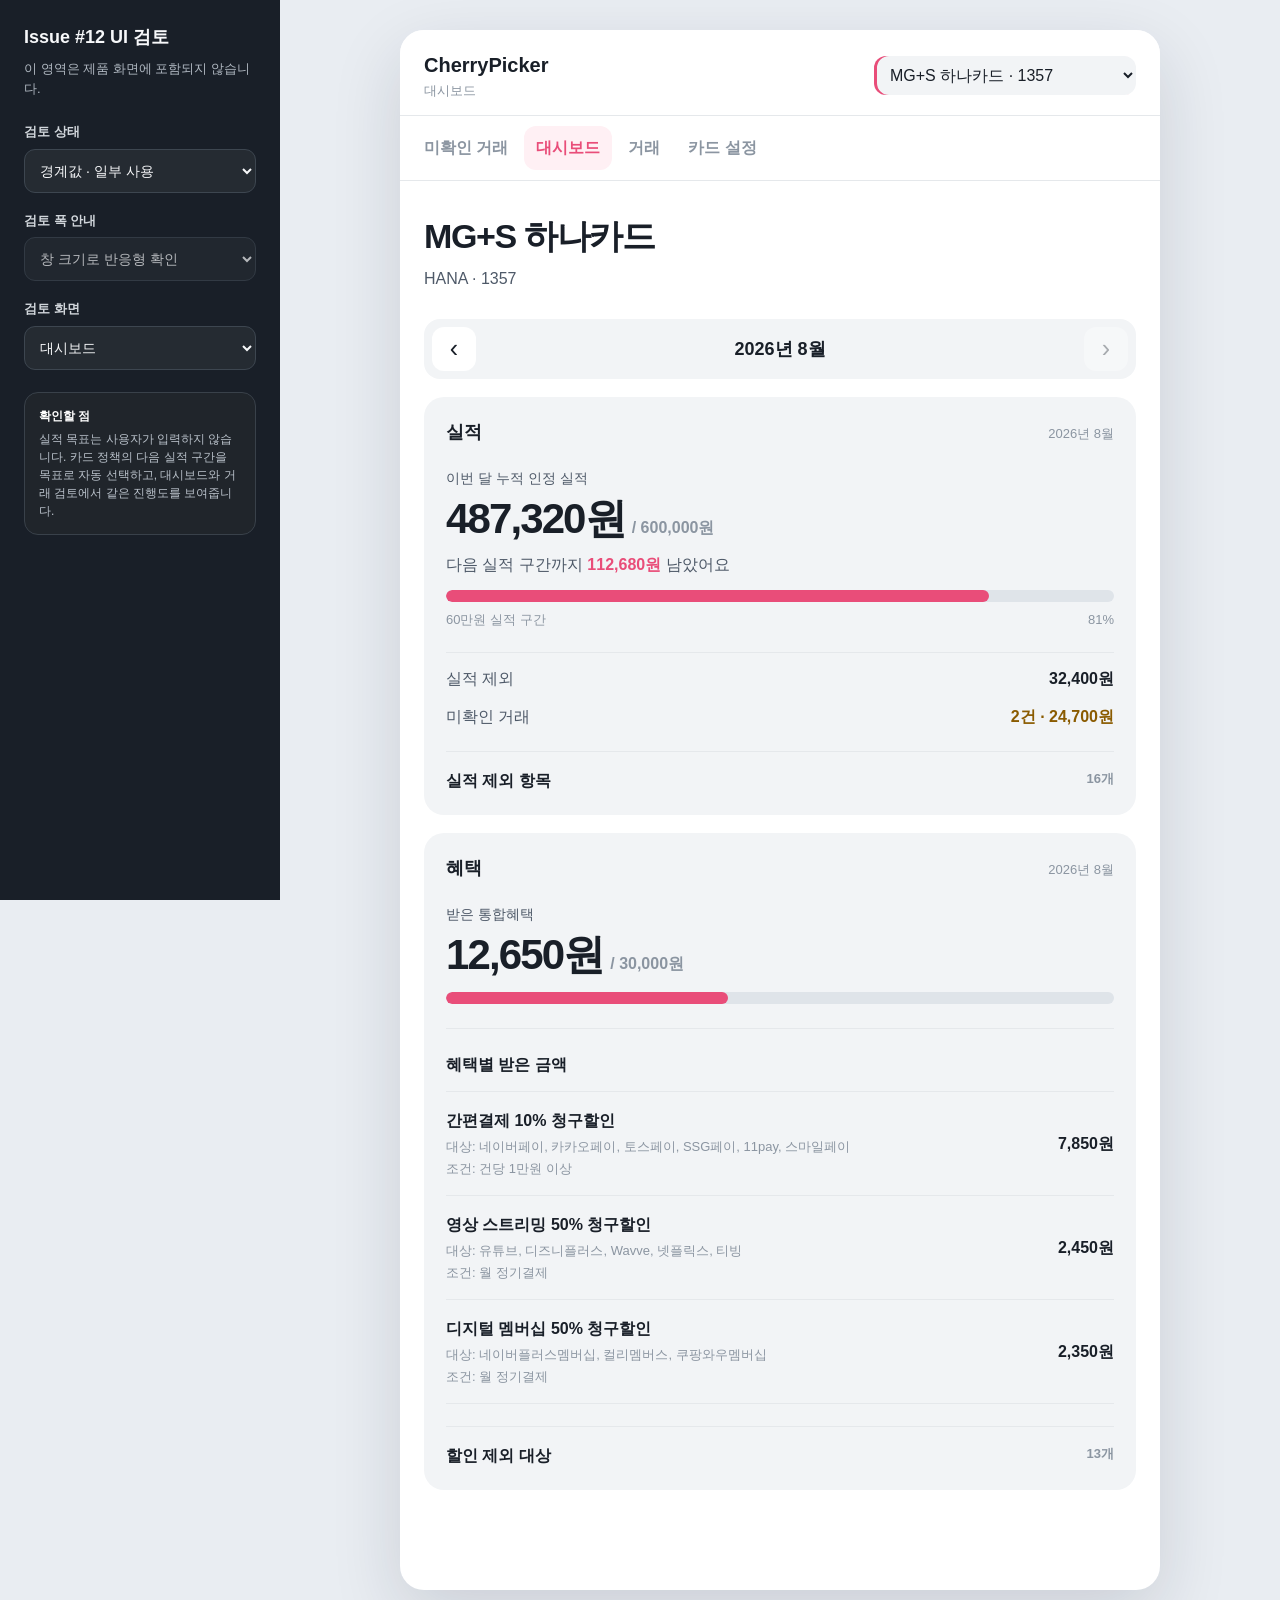
==== commit 48483cbc: "feat: show eligible merchants for card benefits" ====
--- a/Prototypes/Issue12/index.html
+++ b/Prototypes/Issue12/index.html
@@ -236,11 +236,13 @@
     .benefit-row-main { min-width: 0; }
     .benefit-row strong { font-size: 16px; }
     .benefit-row p { margin: 4px 0 0; color: var(--muted); font-size: 13px; }
+    .benefit-row p + p { margin-top: 2px; }
     .benefit-amount { align-self: center; font-weight: 750; font-variant-numeric: tabular-nums; white-space: nowrap; }
     .individual-benefit + .individual-benefit { margin-top: 24px; padding-top: 24px; border-top: 1px solid var(--line); }
     .metric-label { display: flex; justify-content: space-between; gap: 16px; }
     .metric-label strong:last-child { font-variant-numeric: tabular-nums; }
     .individual-benefit p { margin: 8px 0 0; color: var(--muted); font-size: 13px; }
+    .individual-benefit p + p { margin-top: 4px; }
 
     .detail-back {
       padding: 0;
@@ -631,14 +633,14 @@
       ];
       const performanceThresholds = [300_000, 600_000, 1_000_000];
       const sharedBenefits = [
-        { name: '간편결제 10% 청구할인', terms: '조건: 건당 1만원 이상', amount: 7_850 },
-        { name: '영상 스트리밍 50% 청구할인', terms: '조건: 월 정기결제', amount: 2_450 },
-        { name: '디지털 멤버십 50% 청구할인', terms: '조건: 월 정기결제', amount: 2_350 }
+        { name: '간편결제 10% 청구할인', targets: ['네이버페이', '카카오페이', '토스페이', 'SSG페이', '11pay', '스마일페이'], terms: '조건: 건당 1만원 이상', amount: 7_850 },
+        { name: '영상 스트리밍 50% 청구할인', targets: ['유튜브', '디즈니플러스', 'Wavve', '넷플릭스', '티빙'], terms: '조건: 월 정기결제', amount: 2_450 },
+        { name: '디지털 멤버십 50% 청구할인', targets: ['네이버플러스멤버십', '컬리멤버스', '쿠팡와우멤버십'], terms: '조건: 월 정기결제', amount: 2_350 }
       ];
       const legacyBenefits = [
-        { name: '간편결제 20% 할인캐시백', received: 4_800, maximum: 6_000, terms: '건당 1만원 이상' },
-        { name: '온라인 쇼핑 20% 할인캐시백', received: 6_000, maximum: 6_000, terms: '건당 1만원 이상' },
-        { name: '커피 20% 할인캐시백', received: 3_200, maximum: 6_000, terms: '건당 5천원 이상' }
+        { name: '간편결제 20% 할인캐시백', targets: ['네이버페이', '카카오페이', '페이코'], received: 4_800, maximum: 6_000, terms: '건당 1만원 이상' },
+        { name: '온라인 쇼핑 20% 할인캐시백', targets: ['쿠팡', '무신사', '지그재그', 'W컨셉', '에이블리'], received: 6_000, maximum: 6_000, terms: '건당 1만원 이상' },
+        { name: '커피 20% 할인캐시백', targets: ['스타벅스', '투썸플레이스', '커피빈', '메가커피', '빽다방', '컴포즈커피'], received: 3_200, maximum: 6_000, terms: '건당 5천원 이상' }
       ];
       const scenarios = {
         standard: { card: 'mg-plus-s', current: 487_320, excluded: 32_400, unconfirmed: '2건 · 24,700원', previousTransaction: 575_000, offset: 25_000, used: 12_650 },
@@ -732,22 +734,28 @@
           const row = document.createElement('div'); row.className = 'benefit-row';
           const main = document.createElement('div'); main.className = 'benefit-row-main';
           const name = document.createElement('strong'); name.textContent = benefit.name;
+          const targets = document.createElement('p'); targets.textContent = `대상: ${benefit.targets.join(', ')}`;
           const terms = document.createElement('p'); terms.textContent = benefit.terms;
           const amount = document.createElement('span'); amount.className = 'benefit-amount'; amount.textContent = won(Math.min(maximum, amounts[index]));
-          main.append(name, terms); row.append(main, amount); return row;
+          main.append(name);
+          if (benefit.targets.length > 0) main.append(targets);
+          main.append(terms); row.append(main, amount); return row;
         });
         $('#shared-benefit-list').replaceChildren(...rows);
       }
 
       function renderLegacyBenefits() {
-        const fragments = legacyBenefits.map(({ name, received, maximum, terms }) => {
+        const fragments = legacyBenefits.map(({ name, targets, received, maximum, terms }) => {
           const wrap = document.createElement('div'); wrap.className = 'individual-benefit';
           const label = document.createElement('div'); label.className = 'metric-label';
           const title = document.createElement('strong'); title.textContent = name;
           const amount = document.createElement('strong'); amount.textContent = `${won(received)} / ${won(maximum)}`;
           const progress = document.createElement('div'); progress.className = 'progress'; progress.setAttribute('role', 'progressbar'); progress.setAttribute('aria-label', name); progress.append(document.createElement('span')); setProgress(progress, received, maximum);
+          const targetsDescription = document.createElement('p'); targetsDescription.textContent = `대상: ${targets.join(', ')}`;
           const description = document.createElement('p'); description.textContent = `조건: ${terms} · 전월 실적 30만원 이상`;
-          label.append(title, amount); wrap.append(label, progress, description); return wrap;
+          label.append(title, amount); wrap.append(label, progress);
+          if (targets.length > 0) wrap.append(targetsDescription);
+          wrap.append(description); return wrap;
         });
         $('#legacy-benefit-list').replaceChildren(...fragments);
       }
